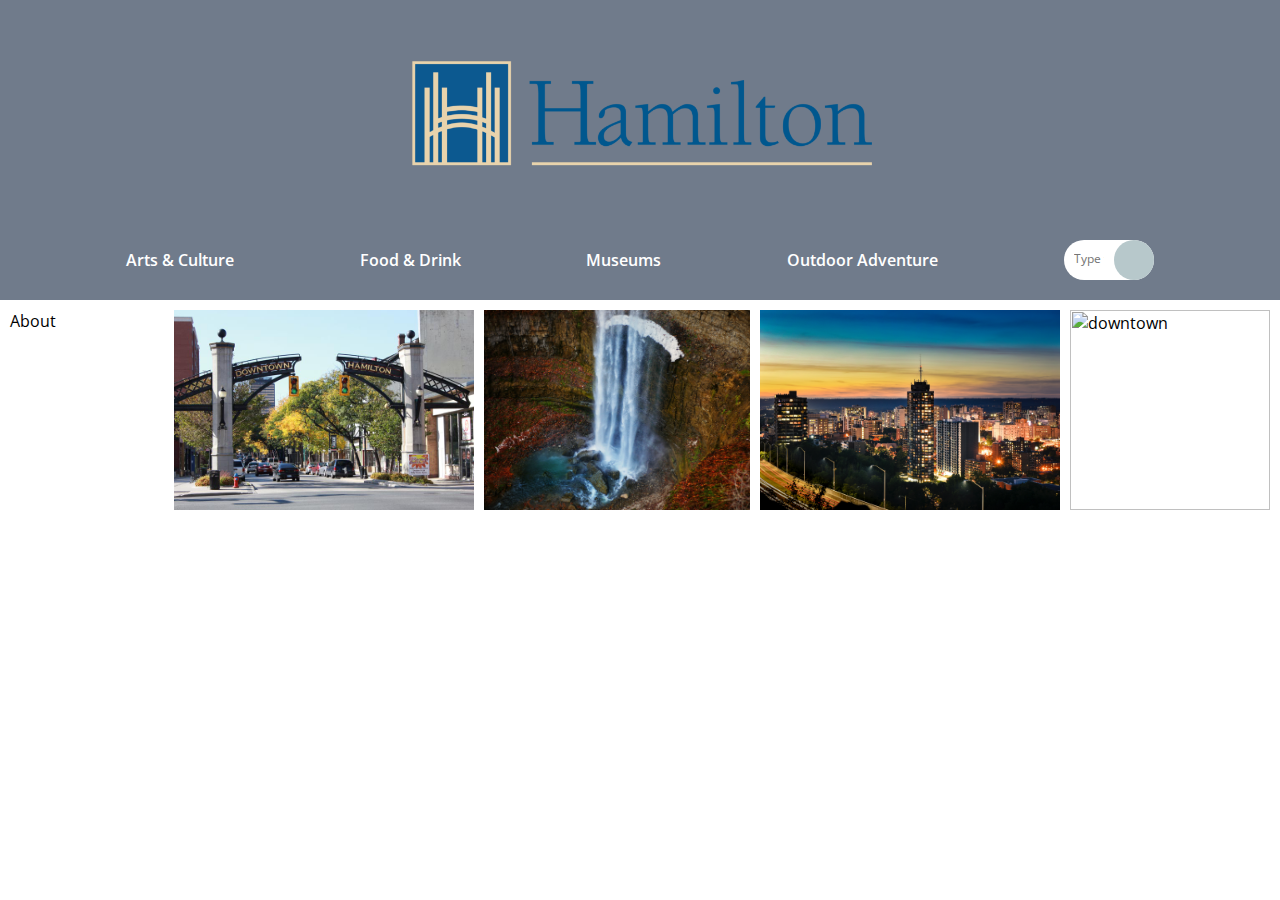
==== index.html @ 7048f778 "new project_interactive media" ====
<html lang="en">

<head>
    <meta charset="UTF-8">
    <meta name="viewport" content="width=device-width, initial-scale=1.0">
    <link rel="stylesheet" href="styles.css">
    <script src="https://kit.fontawesome.com/fd6613eb04.js" crossorigin="anonymous"></script>
    <link href="https://fonts.googleapis.com/css2?family=Open+Sans:wght@400;600;700&display=swap" rel="stylesheet">
    <title>City of Hamilton</title>
</head>

<body>
    <header>
        <div class="banner">
            <div id="logo-container"><img class="ham-logo" src="Images/HORIZONTAL-CITY-LOGO-COLOUR-01-1200x418.png"
                    alt="Ham_logo"></div>
            <div class="burger">
                <button><i class="fas fa-bars"></i></button></div>
            <div class="nav">
                <div class="arts-cul">Arts & Culture</div>
                <div class="food-drink">Food & Drink</div>
                <div class="museums"> Museums</div>
                <div class="outdoors">Outdoor Adventure</div>
                <div class="search-box">
                    <input class="search-txt" type="text" placeholder="Type to Search">
                    <a class="search-btn" href="#">
                        <i class="fas fa-search"></i>
                    </a>
                </div>
            </div>
        </div>
    </header>

    <main>
        <div class="main-article">
            <div class="about">About</div>
            <div class="box">
                <img src="Images/Downtown-Hamilton.jpg" alt="downtown">
            </div>
            <div class="box">
                <img src="Images/mohamed-moiz-ahmed-UFkT1jYfMvk-unsplash.jpg" alt="downtown">
            </div>
            <div class="box">
                <img src="Images/vivek-trivedi-cHjfZs5_0b8-unsplash.jpg" alt="downtown">
            </div>
            <div class="box">
                <img src="Images/white-rainforest-Yizp3xJopl8-unsplash.jpg" alt="downtown">
            </div>
            <div class="box"></div>
            <div class="box"></div>

        </div>



    </main>

</body>

</html>
---- styles.css ----
body,
html {
  margin: 0;
  padding: 0;
}

* {
  margin: 0;
  padding: 0;
  box-sizing: border-box;
  outline: none;
  font-family: "Open Sans", sans-serif;
}

button {
  border: none;
  background: none;
  color: white;
  cursor: pointer;
  font-size: 1.4rem;
}
button:hover {
  color: #edc6ba;
  transition: all 0.3s ease-in-out;
}
.banner {
  width: 100vw;
  height: 300px;
  background-color: #707b8b;
}

.ham-logo {
  height: 15rem;
  width: auto;
}

.nav {
  display: flex;
  flex-direction: row;
  justify-content: space-evenly;
  align-items: center;
  font-weight: 600;
  color: white;
}

.search-box {
  background: white;
  height: 40px;
  border-radius: 40px;
  padding: 10px;
}

.search-box:hover > .search-txt {
  width: 240px;
  padding: 0 6px;
}

.search-box:hover > .search-btn {
  background: #efe2de;
}

.search-btn {
  color: #707b8b;
  float: right;
  width: 40px;
  height: 40px;
  transform: translate(10px, -10px);
  border-radius: 50%;
  background: #b7c8cb;
  display: flex;
  justify-content: center;
  align-items: center;
  text-decoration: none;
  transition: 0.4s;
}

.search-txt {
  border: none;
  background: none;
  outline: none;
  float: left;
  padding: 0;
  color: #707b8b;
  font-size: 12px;
  transition: 0.4s;
  width: 30px;
}

.burger {
  position: absolute;
  top: 1rem;
  right: 11px;
  color: white;
}

#logo-container {
  display: flex;
  justify-content: center;
}

.nav {
  display: none;
}

.main-article {
  display: grid;
  grid-template-columns: repeat(5, 1fr);
  grid-auto-rows: minmax(100px, auto);
  gap: 10px;
  padding: 10px;
}

.box img {
  height: 200px;
  width: auto;
}

@media screen and (max-width: 480px) {
  .ham-logo {
    width: auto;
    height: 8rem;
  }
  .banner {
    height: 12rem;
  }
}

@media screen and (min-width: 768px) {
  .burger {
    display: none;
  }
  .nav {
    display: flex;
    transition: all 1s;
  }
}
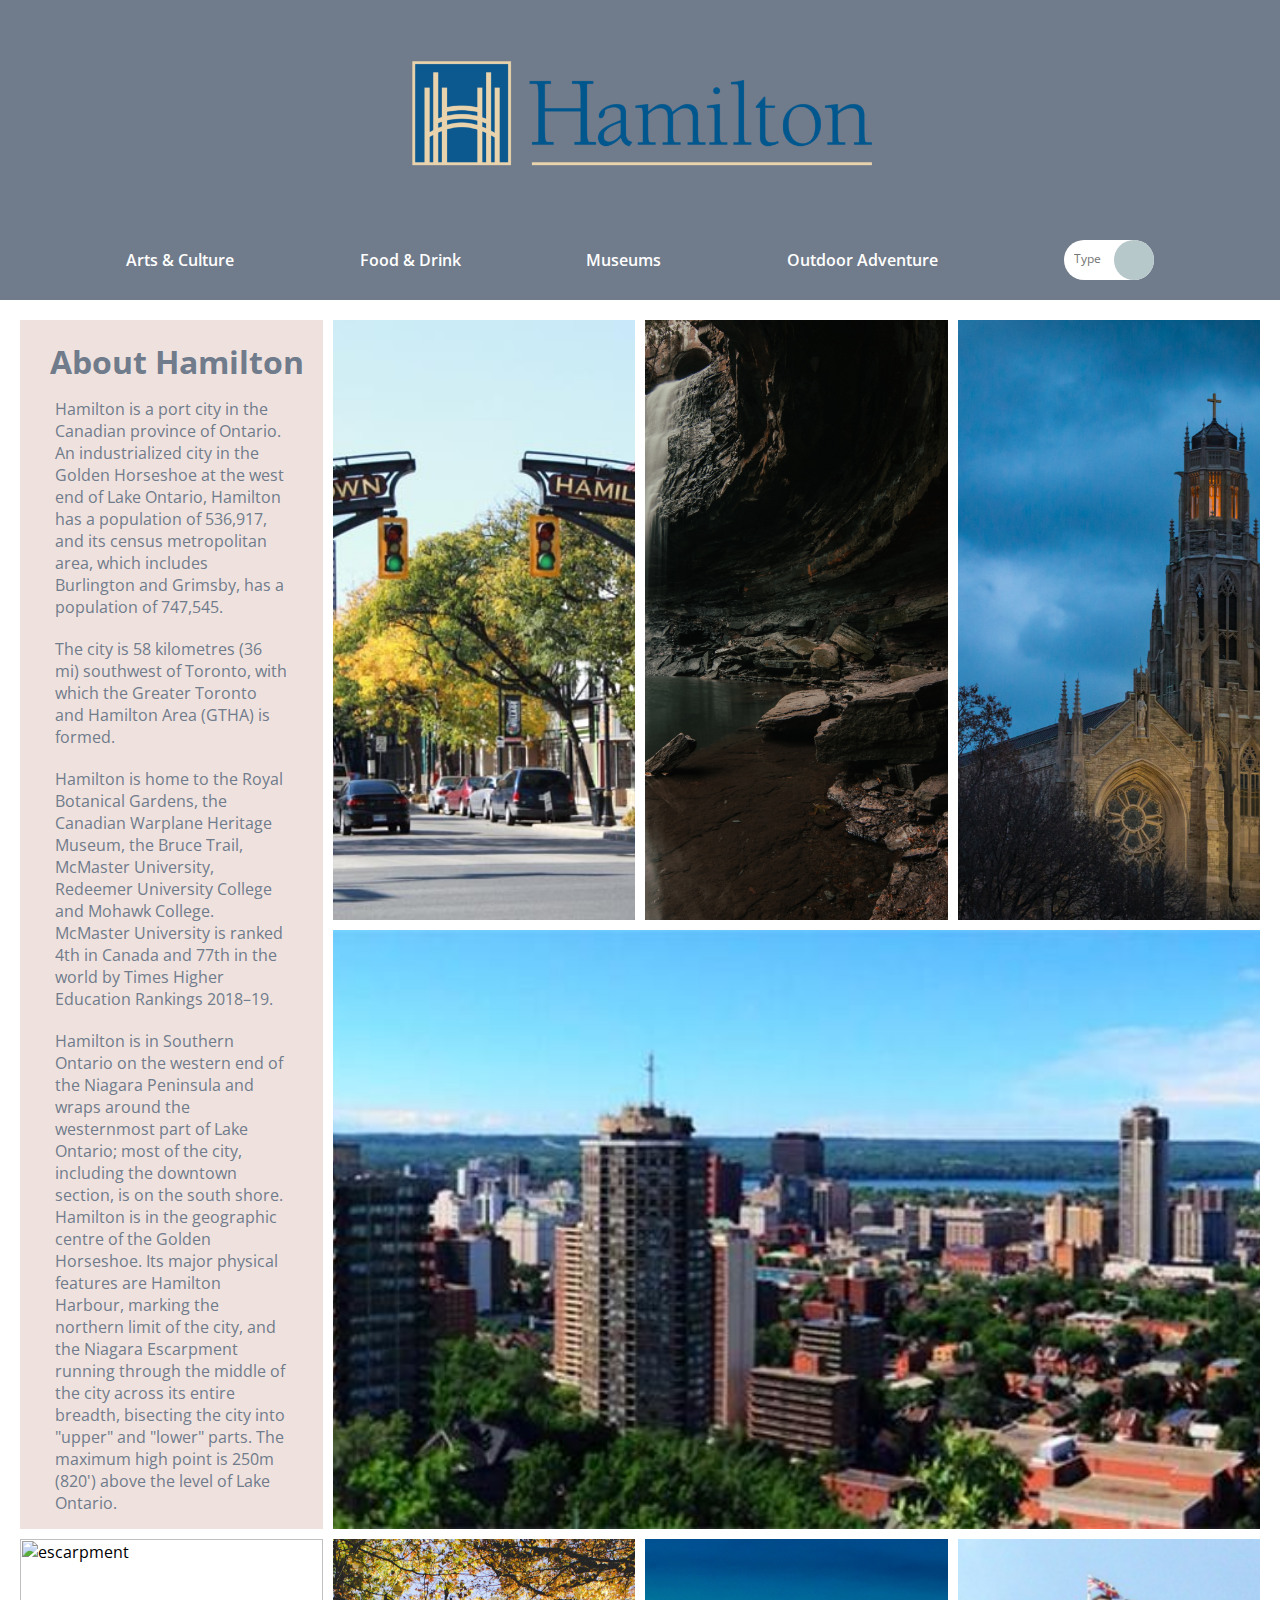
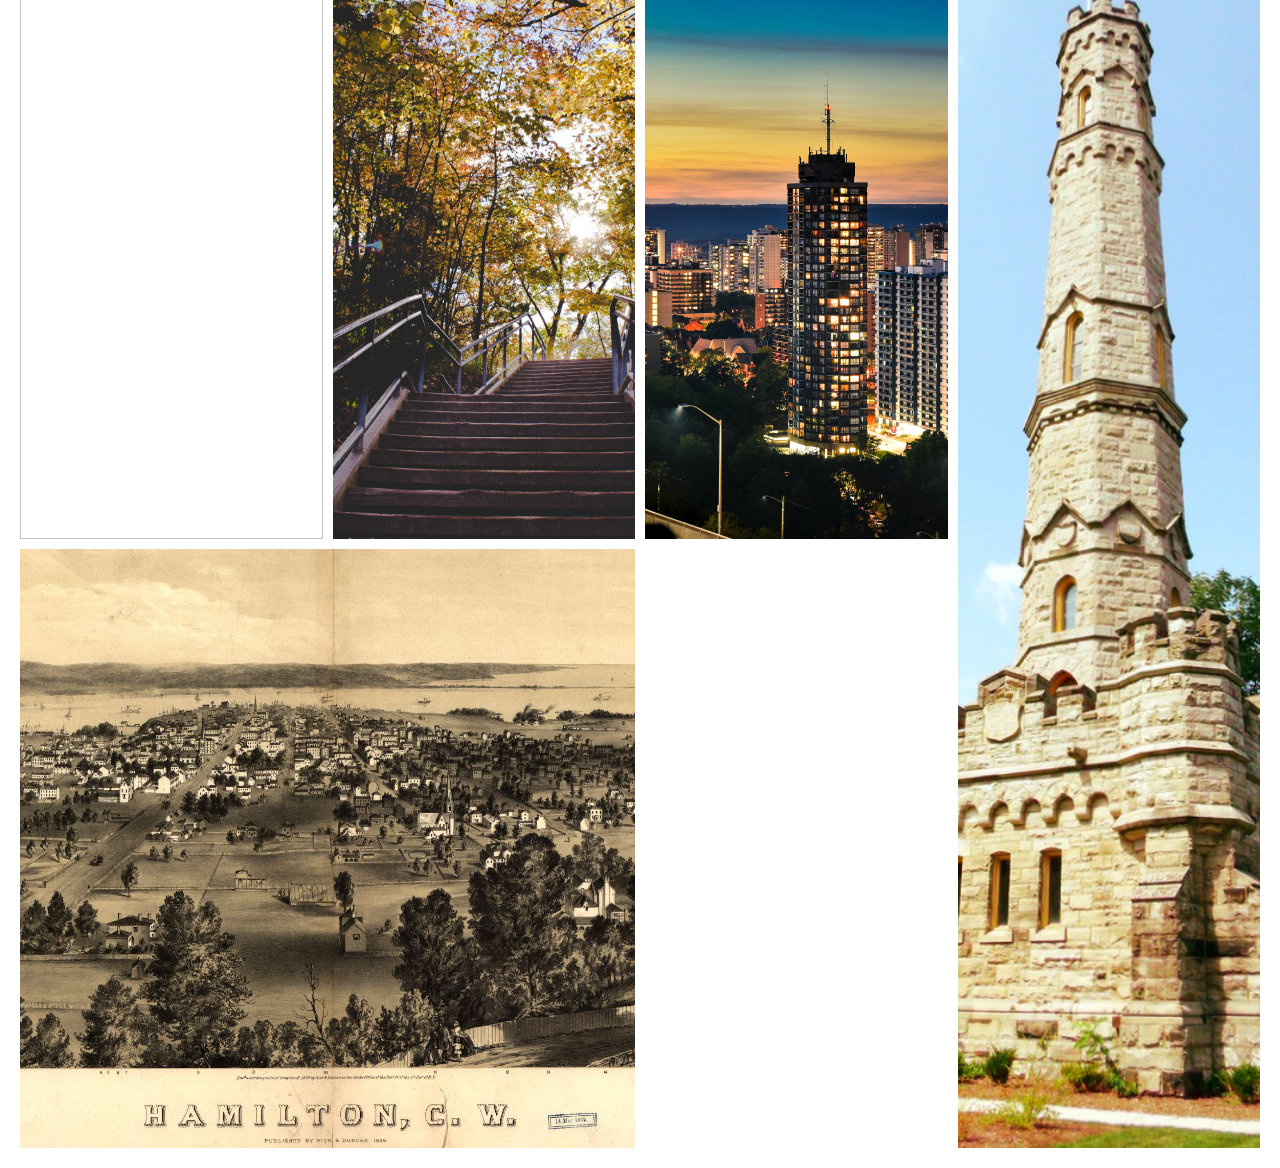
==== commit 889f1b1a: "updated code page 2" ====
--- a/index.html
+++ b/index.html
@@ -12,15 +12,15 @@
 <body>
     <header>
         <div class="banner">
-            <div id="logo-container"><img class="ham-logo" src="Images/HORIZONTAL-CITY-LOGO-COLOUR-01-1200x418.png"
-                    alt="Ham_logo"></div>
+            <div id="logo-container"><a href="index.html"><img class="ham-logo"
+                        src="Images/HORIZONTAL-CITY-LOGO-COLOUR-01-1200x418.png" alt="Ham_logo"></a></div>
             <div class="burger">
                 <button><i class="fas fa-bars"></i></button></div>
             <div class="nav">
-                <div class="arts-cul">Arts & Culture</div>
-                <div class="food-drink">Food & Drink</div>
-                <div class="museums"> Museums</div>
-                <div class="outdoors">Outdoor Adventure</div>
+                <div class="arts-cul"><a href="arts.html">Arts & Culture</a></div>
+                <div class="food-drink"><a href="food.html">Food & Drink</a></div>
+                <div class="museums"><a href="museums.html">Museums</a></div>
+                <div class="outdoors"><a href="outdoor.html">Outdoor Adventure</a></div>
                 <div class="search-box">
                     <input class="search-txt" type="text" placeholder="Type to Search">
                     <a class="search-btn" href="#">
@@ -33,23 +33,56 @@
 
     <main>
         <div class="main-article">
-            <div class="about">About</div>
-            <div class="box">
+            <div class="about">
+                <h1 class="ham-info">About Hamilton</h1>
+                <p>Hamilton is a port city in the Canadian province of Ontario. An industrialized city in the Golden
+                    Horseshoe at the west end of Lake Ontario, Hamilton has a population of 536,917, and its census
+                    metropolitan area, which includes Burlington and Grimsby, has a population of 747,545.</p>
+
+                <p>The city is 58 kilometres (36 mi) southwest of Toronto, with which the Greater Toronto and Hamilton
+                    Area (GTHA) is formed.</p>
+
+                <p>Hamilton is home to the Royal Botanical Gardens, the Canadian Warplane Heritage Museum, the Bruce
+                    Trail, McMaster University, Redeemer University College and Mohawk College. McMaster University is
+                    ranked 4th in Canada and 77th in the world by Times Higher Education Rankings 2018–19.</p>
+
+                <p>Hamilton is in Southern Ontario on the western end of the Niagara Peninsula and wraps around the
+                    westernmost part of Lake Ontario; most of the city, including the downtown section, is on the south
+                    shore. Hamilton is in the geographic centre of the Golden Horseshoe. Its major physical features are
+                    Hamilton Harbour, marking the northern limit of the city, and the Niagara Escarpment running through
+                    the middle of the city across its entire breadth, bisecting the city into "upper" and "lower" parts.
+                    The maximum high point is 250m (820') above the level of Lake Ontario.
+                </p>
+            </div>
+            <div class="photo">
                 <img src="Images/Downtown-Hamilton.jpg" alt="downtown">
             </div>
-            <div class="box">
-                <img src="Images/mohamed-moiz-ahmed-UFkT1jYfMvk-unsplash.jpg" alt="downtown">
+            <div class="photo">
+                <img src="Images/waterfall_punchbowl.jpg" alt="waterfall">
             </div>
-            <div class="box">
-                <img src="Images/vivek-trivedi-cHjfZs5_0b8-unsplash.jpg" alt="downtown">
+            <div class="photo">
+                <img src="Images/cathedral.jpg" alt="cathedral">
             </div>
-            <div class="box">
-                <img src="Images/white-rainforest-Yizp3xJopl8-unsplash.jpg" alt="downtown">
+            <div class="photo photo_pano">
+                <img src="Images/glance_communityprofile.jpg" alt="pano">
             </div>
-            <div class="box"></div>
-            <div class="box"></div>
+            <div class="photo">
+                <img src="Images/white-rainforest-Yizp3xJopl8-unsplash.jpg" alt="escarpment">
+            </div>
+            <div class="photo photo_batt">
+                <img src="Images/battlefield.jpg" alt="tower">
+            </div>
+            <div class="photo">
+                <img src="Images/spencer_gorge.jpg" alt="gorge">
+            </div>
+            <div class="photo">
+                <img src="Images/vivek-trivedi-cHjfZs5_0b8-unsplash.jpg" alt="city">
+            </div>
+            <div class="photo photo_old">
+                <img src="Images/Hamilton.County_Wentworth.1859.jpg" alt="oldtown">
+            </div>
+        </div>
 
-        </div>
 
 
 
--- a/styles.css
+++ b/styles.css
@@ -10,6 +10,24 @@
   box-sizing: border-box;
   outline: none;
   font-family: "Open Sans", sans-serif;
+}
+
+p {
+  padding: 5px 35px;
+  margin-bottom: 10px;
+  color: #707b8b;
+}
+
+h1 {
+  padding: 20px 0px 0px 30px;
+  margin-bottom: 10px;
+  color: #707b8b;
+}
+
+h2 {
+  padding: 20px 0px 0px 30px;
+  margin-bottom: 10px;
+  color: #707b8b;
 }
 
 button {
@@ -102,17 +120,85 @@
   display: none;
 }
 
+.nav a {
+  text-decoration: none;
+  color: white;
+}
+
+.a:hover {
+  text-decoration: none;
+  color: #efe2de;
+}
+
+/* .arts-cul a:visited {
+  text-decoration: none;
+  color: #b7c8cb;
+} */
+
 .main-article {
   display: grid;
-  grid-template-columns: repeat(5, 1fr);
-  grid-auto-rows: minmax(100px, auto);
-  gap: 10px;
-  padding: 10px;
-}
-
-.box img {
-  height: 200px;
-  width: auto;
+  grid-template-columns: repeat(4, 1fr);
+  grid-template-rows: repeat(4, 1fr);
+  /* grid-auto-rows: minmax(300px, auto); */
+  gap: 10px 10px;
+  padding: 20px;
+  /* grid-template-areas:
+    "info photo photo photo"
+    "info photo photo photo"
+    "info photo photo photo"; */
+}
+
+.about,
+.art-cul__title {
+  grid-row: 1/3;
+  background-color: #efe2de;
+}
+
+.photo {
+  grid-area: auto;
+  height: 100%;
+  background-size: cover; /* <-- background size */
+  background-position: center; /* <-- background position */
+}
+.photo > img {
+  object-fit: cover;
+  width: 100%;
+  height: 100%;
+  /* height: 300px;
+  width: auto; */
+}
+
+.photo_pano {
+  grid-column: 2/5;
+}
+.photo_old {
+  grid-column: 1/3;
+  grid-row: 4/5;
+}
+
+.photo_batt {
+  grid-column: 4/5;
+  grid-row: 3/5;
+}
+
+.box {
+  grid-area: auto;
+  height: 100%;
+  background-size: cover;
+  background-position: center;
+}
+
+.box > img {
+  object-fit: cover;
+  width: 100%;
+  height: 100%;
+  /* height: 300px;
+  width: auto; */
+}
+
+.box_gal img {
+  object-fit: scale-down;
+  height: 50%;
 }
 
 @media screen and (max-width: 480px) {
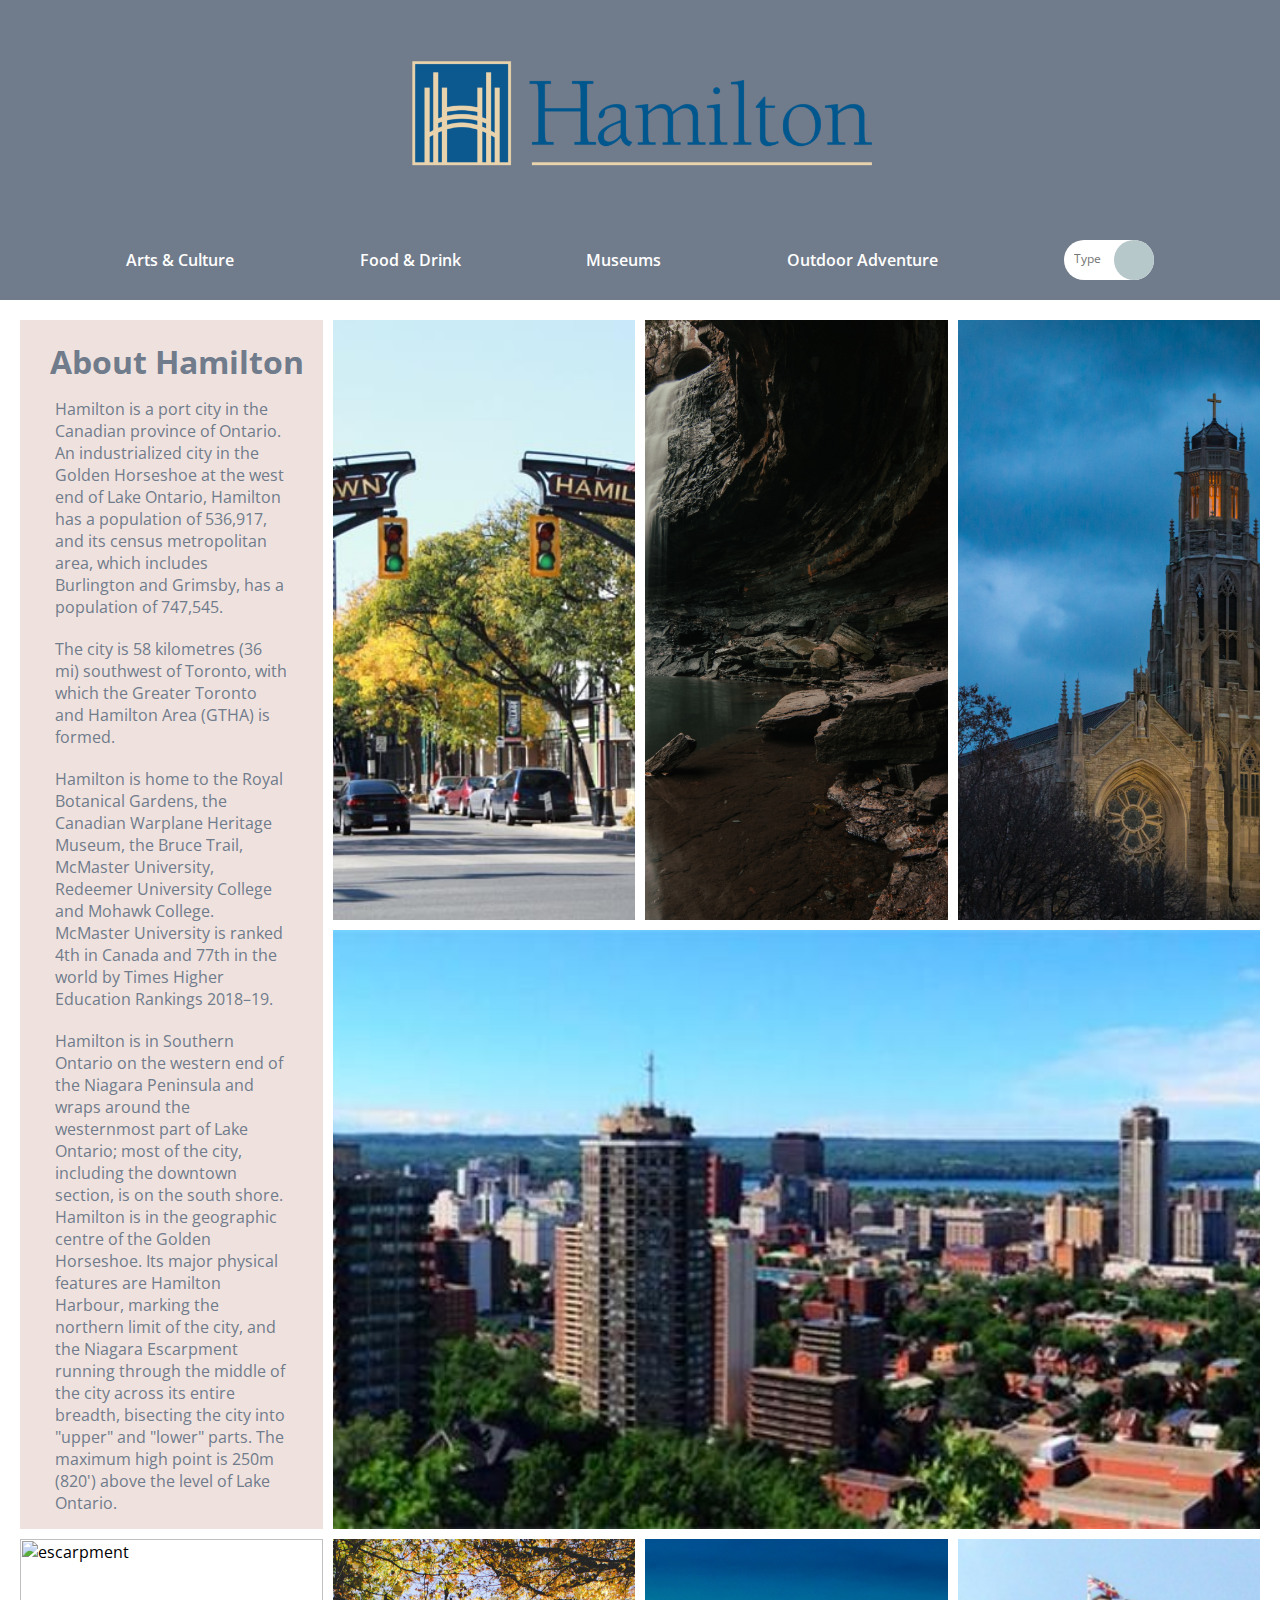
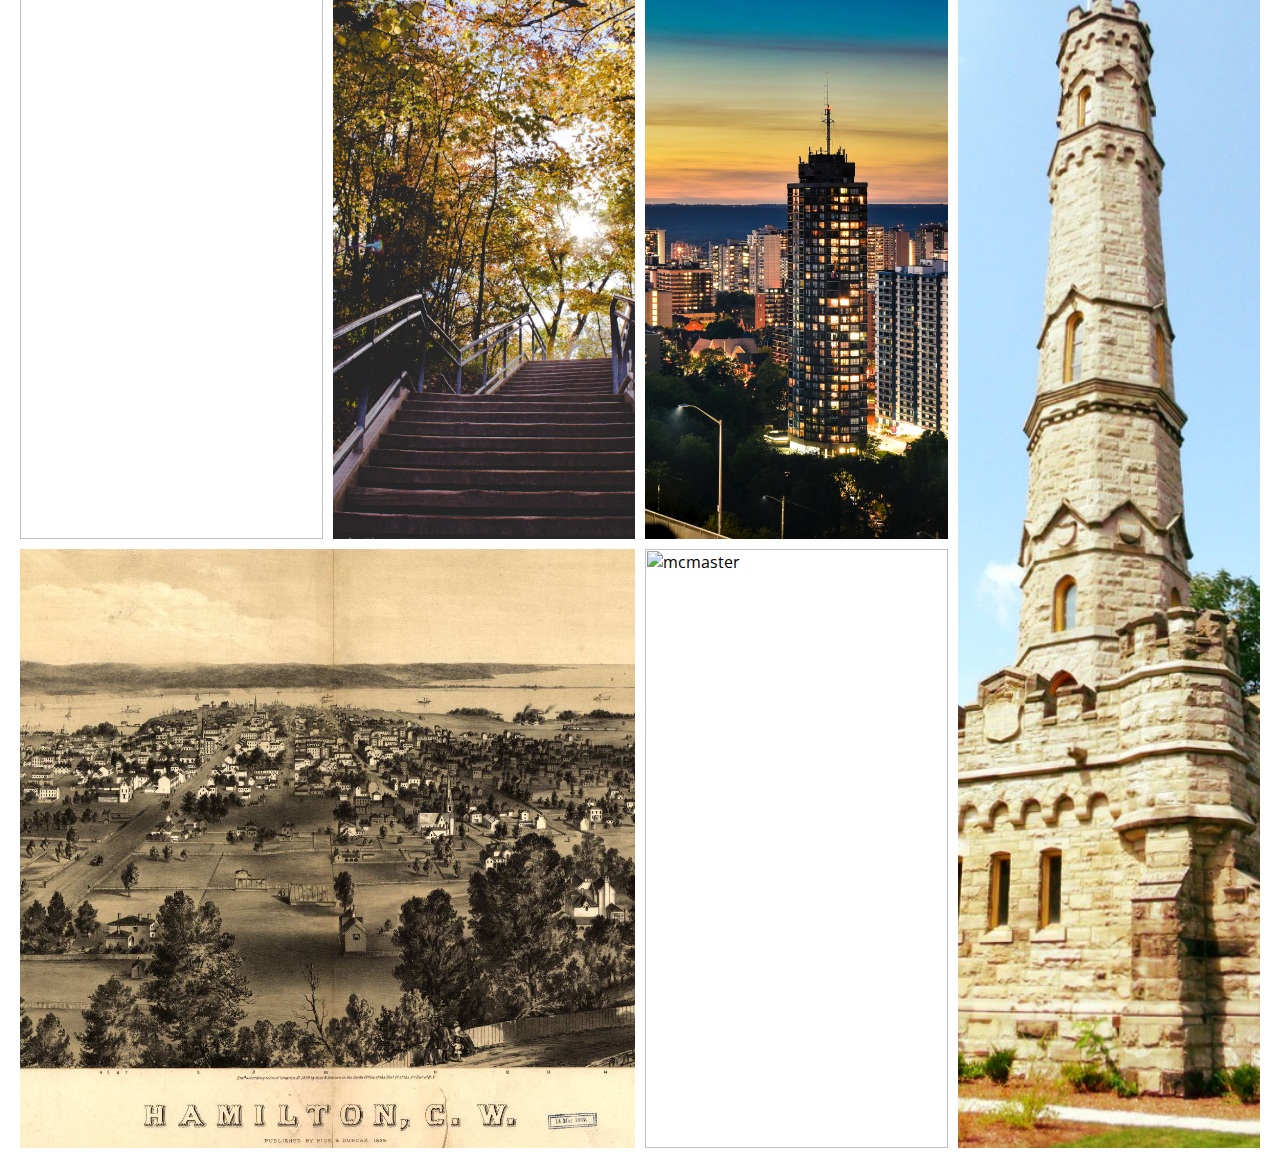
==== commit d90ceab6: "edited page arts" ====
--- a/index.html
+++ b/index.html
@@ -81,6 +81,9 @@
             <div class="photo photo_old">
                 <img src="Images/Hamilton.County_Wentworth.1859.jpg" alt="oldtown">
             </div>
+            <div class="photo">
+                <img src="Images/mac.jpg" alt="mcmaster">
+            </div>
         </div>
 
 
--- a/styles.css
+++ b/styles.css
@@ -128,6 +128,13 @@
 .a:hover {
   text-decoration: none;
   color: #efe2de;
+}
+
+.selector {
+  background: #ffffff;
+  border-radius: 9px;
+  width: 110px;
+  height: 4px;
 }
 
 /* .arts-cul a:visited {
@@ -148,9 +155,21 @@
     "info photo photo photo"; */
 }
 
-.about,
+.main-article__2 {
+  display: grid;
+  grid-template-columns: 24% 19% 19% 19% 19%;
+  grid-auto-rows: minmax(auto, 24%);
+  gap: 10px 10px;
+  padding: 20px;
+}
+
+.about {
+  grid-row: 1/3;
+  background-color: #efe2de;
+}
+
 .art-cul__title {
-  grid-row: 1/3;
+  grid-row: 1/5;
   background-color: #efe2de;
 }
 
@@ -199,6 +218,32 @@
 .box_gal img {
   object-fit: scale-down;
   height: 50%;
+}
+.box_gal {
+  grid-column: 5/6;
+  grid-row: 1/2;
+}
+.box-item__1 {
+  grid-column: 2/3;
+  grid-row: 2/3;
+}
+.box-item__2 {
+  grid-column: 3/4;
+  grid-row: 2/3;
+}
+
+.box-item__5 {
+  grid-column: 5/6;
+  grid-row: 3/5;
+}
+
+.box-item__6 {
+  grid-column: 2/3;
+  grid-row: 3/4;
+}
+.box-item__7 {
+  grid-column: 3/4;
+  grid-row: 3/4;
 }
 
 @media screen and (max-width: 480px) {
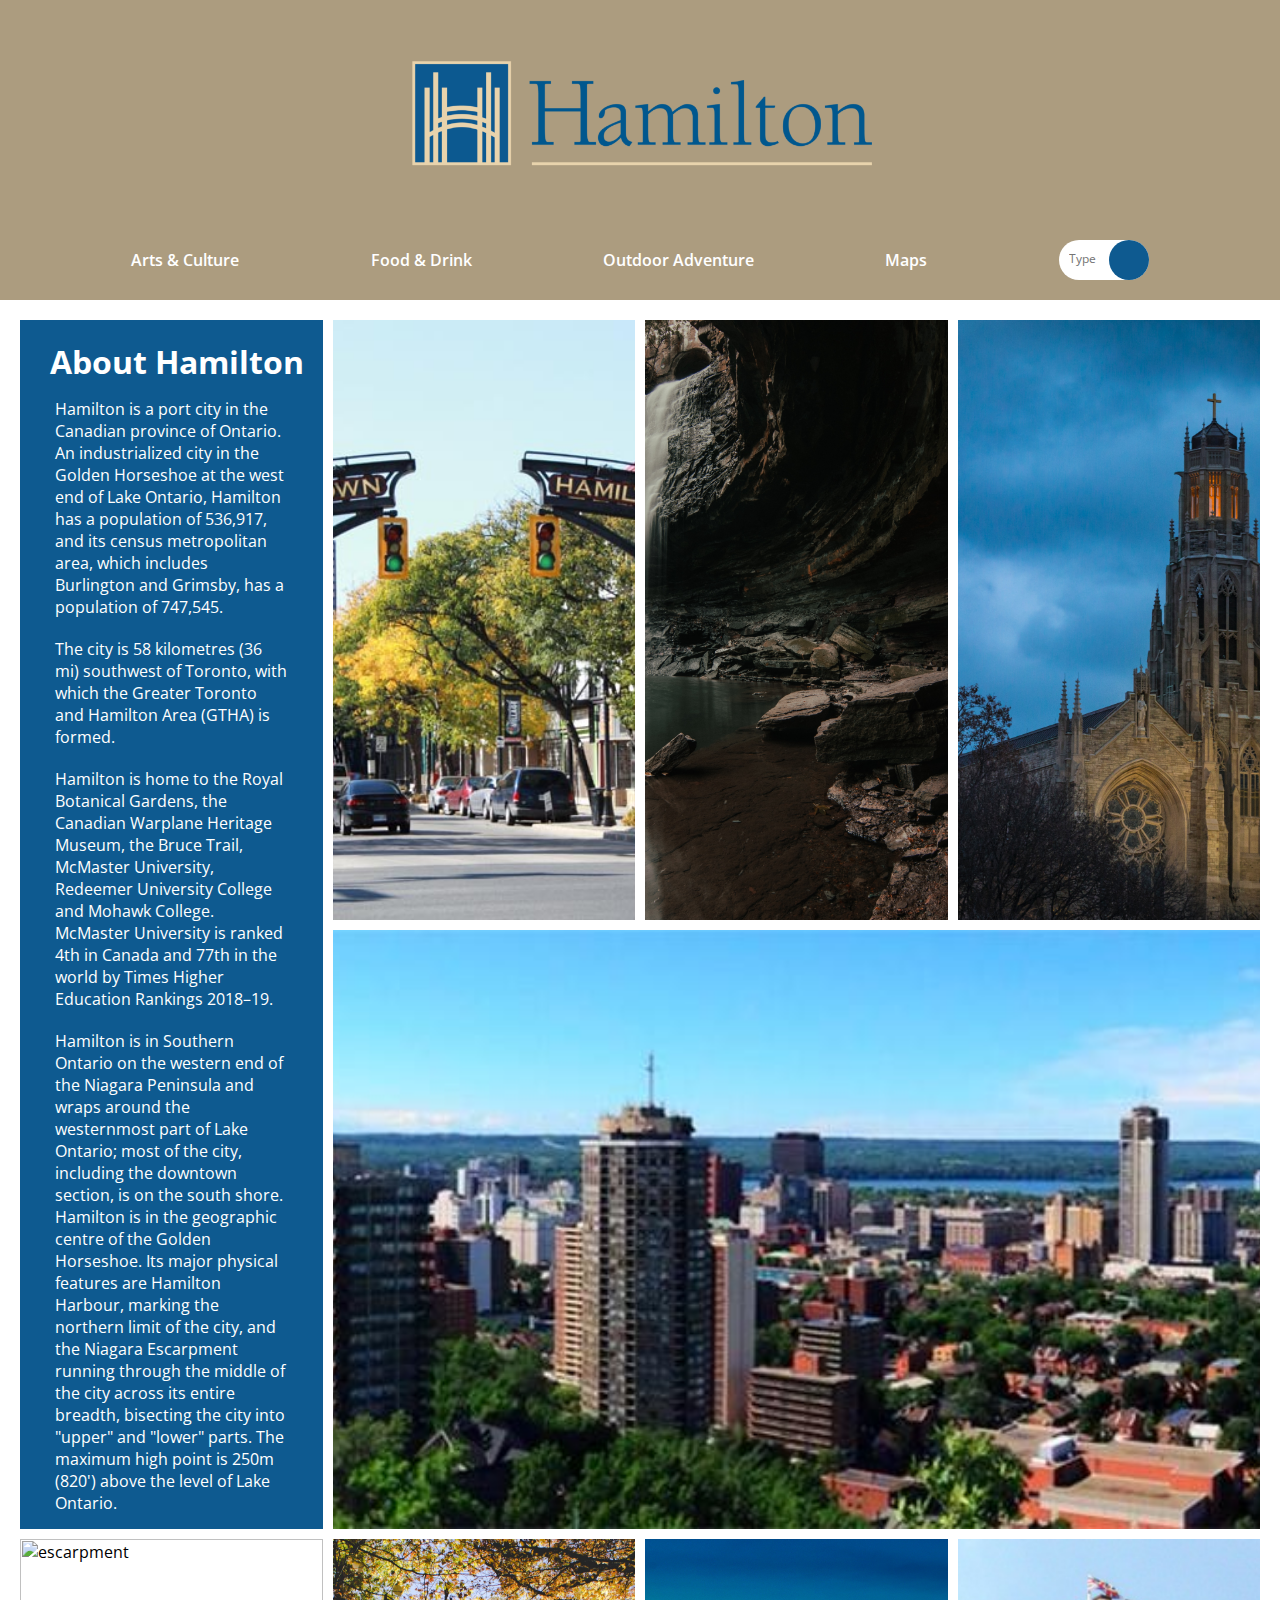
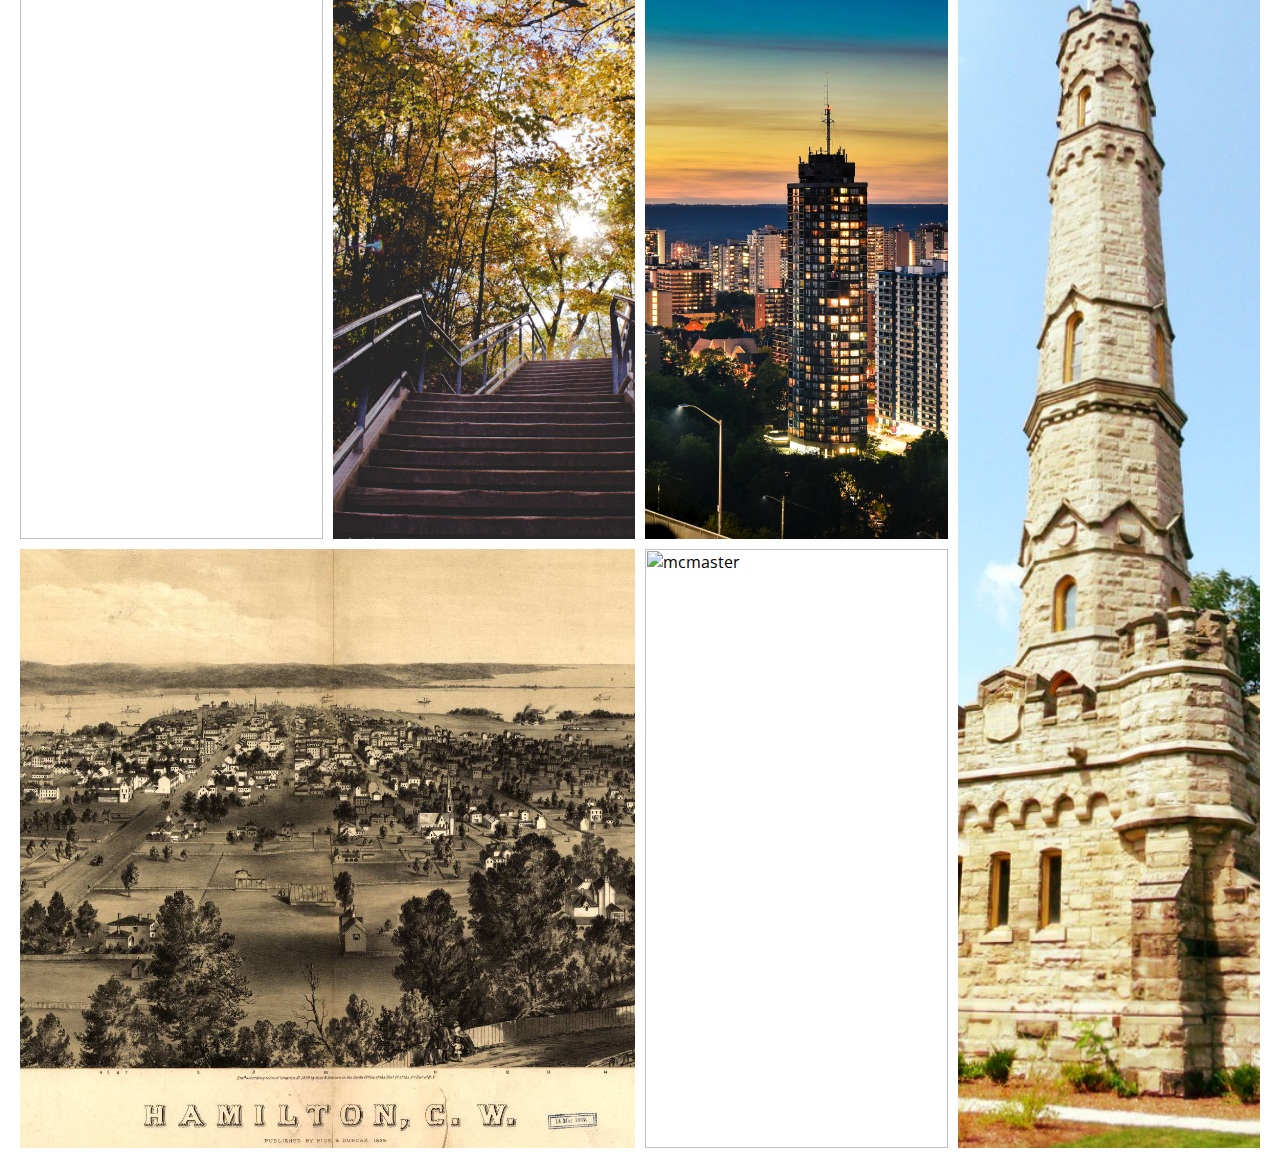
==== commit f54b4e87: "fixed pages and colour" ====
--- a/index.html
+++ b/index.html
@@ -19,8 +19,8 @@
             <div class="nav">
                 <div class="arts-cul"><a href="arts.html">Arts & Culture</a></div>
                 <div class="food-drink"><a href="food.html">Food & Drink</a></div>
-                <div class="museums"><a href="museums.html">Museums</a></div>
                 <div class="outdoors"><a href="outdoor.html">Outdoor Adventure</a></div>
+                <div class="maps"><a href="maps.html">Maps</a></div>
                 <div class="search-box">
                     <input class="search-txt" type="text" placeholder="Type to Search">
                     <a class="search-btn" href="#">
--- a/styles.css
+++ b/styles.css
@@ -1,3 +1,5 @@
+/* Main Items */
+
 body,
 html {
   margin: 0;
@@ -12,24 +14,42 @@
   font-family: "Open Sans", sans-serif;
 }
 
+.about p {
+  padding: 5px 35px;
+  margin-bottom: 10px;
+  color: white;
+}
+
+.art-cul__title p {
+  color: white;
+}
+
 p {
   padding: 5px 35px;
   margin-bottom: 10px;
-  color: #707b8b;
+  color: #0e5a90;
 }
 
 h1 {
   padding: 20px 0px 0px 30px;
   margin-bottom: 10px;
-  color: #707b8b;
+  color: white;
+}
+
+.box-item__0 h1 {
+  color: #0e5a90;
+}
+
+.box_gal h1 {
+  color: #0e5a90;
 }
 
 h2 {
   padding: 20px 0px 0px 30px;
   margin-bottom: 10px;
-  color: #707b8b;
-}
-
+  color: #0e5a90;
+}
+/* Banner items and nav */
 button {
   border: none;
   background: none;
@@ -38,13 +58,13 @@
   font-size: 1.4rem;
 }
 button:hover {
-  color: #edc6ba;
+  color: #e8d4ab;
   transition: all 0.3s ease-in-out;
 }
 .banner {
   width: 100vw;
   height: 300px;
-  background-color: #707b8b;
+  background-color: #ac9c7f;
 }
 
 .ham-logo {
@@ -84,7 +104,7 @@
   height: 40px;
   transform: translate(10px, -10px);
   border-radius: 50%;
-  background: #b7c8cb;
+  background: #0e5a90;
   display: flex;
   justify-content: center;
   align-items: center;
@@ -141,6 +161,8 @@
   text-decoration: none;
   color: #b7c8cb;
 } */
+
+/* Main body sections */
 
 .main-article {
   display: grid;
@@ -165,12 +187,12 @@
 
 .about {
   grid-row: 1/3;
-  background-color: #efe2de;
+  background-color: #0e5a90;
 }
 
 .art-cul__title {
   grid-row: 1/5;
-  background-color: #efe2de;
+  background-color: #0e5a90;
 }
 
 .photo {
@@ -208,19 +230,31 @@
 }
 
 .box > img {
-  object-fit: cover;
-  width: 100%;
-  height: 100%;
-  /* height: 300px;
-  width: auto; */
-}
-
-.box_gal img {
-  object-fit: scale-down;
-  height: 50%;
-}
+  width: 100%;
+  height: 100%;
+  display: block;
+  object-fit: cover;
+}
+
+.gallery_image img {
+  width: 100%;
+  height: 100%;
+  display: block;
+  object-fit: cover;
+}
+.gallery_image {
+  grid-column: 4/6;
+  grid-row: 2/3;
+}
+
+.box-item__5 img {
+  width: 100%;
+  display: block;
+  object-fit: cover;
+}
+
 .box_gal {
-  grid-column: 5/6;
+  grid-column: 4/6;
   grid-row: 1/2;
 }
 .box-item__1 {
@@ -232,9 +266,19 @@
   grid-row: 2/3;
 }
 
+.box-item__3 {
+  grid-column: 2/3;
+  grid-row: 4/5;
+}
+
+.box-item__4 {
+  grid-column: 3/4;
+  grid-row: 4/5;
+}
+
 .box-item__5 {
-  grid-column: 5/6;
-  grid-row: 3/5;
+  grid-column: 4/6;
+  grid-row: 4/5;
 }
 
 .box-item__6 {
@@ -245,6 +289,383 @@
   grid-column: 3/4;
   grid-row: 3/4;
 }
+
+.box-item__8 {
+  grid-column: 2/3;
+  grid-row: 5/6;
+}
+
+.box-item__9 {
+  grid-column: 3/4;
+  grid-row: 5/6;
+}
+
+.box-item__10 {
+  grid-column: 4/6;
+  grid-row: 3/4;
+}
+
+.box-item__11 {
+  grid-column: 4/6;
+  grid-row: 5/6;
+}
+
+/* Food Page  */
+
+.main-article__3 {
+  display: grid;
+  /* grid-template-columns: repeat(auto-fit, minmax(300px, 1fr)); */
+  /* grid-auto-rows: minmax(auto, 24%); */
+  grid-template-columns: repeat(auto-fill, minmax(250px, 1fr));
+  grid-auto-rows: minmax(100px, auto);
+  gap: 10px 10px;
+  padding: 20px;
+}
+
+.selector_food {
+  background: #ffffff;
+  border-radius: 9px;
+  width: 105px;
+  height: 4px;
+}
+
+.about_food {
+  grid-column: 1/2;
+  grid-row: 1/2;
+  background-color: #0e5a90;
+}
+
+.about_food p {
+  color: white;
+}
+/* .food_box:nth-child(odd) {
+  background-color: #0e5a90;
+} */
+
+/* .food_box:nth-child(even) {
+  background-color: #e66b6d;
+} */
+
+.food_box__1 {
+  grid-row: 1/2;
+  grid-column: 2/3;
+}
+.food_box__2 {
+  grid-row: 1/2;
+  grid-column: 3/7;
+}
+
+.food_box__2 img {
+  object-fit: cover;
+  width: 100%;
+  height: 100%;
+}
+
+.food_box__3 {
+  grid-row: 2/3;
+  grid-column: 1/3;
+}
+
+.food_box__3 img {
+  object-fit: cover;
+  width: 100%;
+  height: 100%;
+}
+
+.food_box__4 {
+  grid-row: 2/3;
+  grid-column: 3/5;
+}
+
+.food_box__5 {
+  grid-row: 2/3;
+  grid-column: 5/7;
+}
+
+.food_box__5 p {
+  padding-top: 68px;
+}
+
+.food_box__6 {
+  grid-row: 3/4;
+  grid-column: 3/5;
+}
+
+.food_box__7 {
+  grid-row: 3/4;
+  grid-column: 1/3;
+}
+
+.food_box__8 {
+  grid-row: 3/4;
+  grid-column: 5/7;
+}
+
+.food_box__9 {
+  grid-row: 4/5;
+  grid-column: 3/5;
+}
+
+.food_box__9 img {
+  object-fit: cover;
+  width: 100%;
+  height: 100%;
+}
+
+.food_box__10 {
+  grid-row: 4/5;
+  grid-column: 1/3;
+}
+
+.food_box__10 img {
+  object-fit: cover;
+  width: 100%;
+  /* height: 100%; */
+}
+
+.food_box__11 {
+  grid-row: 4/5;
+  grid-column: 5/7;
+}
+
+.food_box__11 img {
+  object-fit: cover;
+  width: 100%;
+  height: 100%;
+}
+
+.food_box__12 {
+  grid-row: 5/6;
+  grid-column: 1/3;
+}
+
+.food_box__13 {
+  grid-row: 5/6;
+  grid-column: 3/5;
+}
+
+.food_box__14 {
+  grid-row: 5/6;
+  grid-column: 5/7;
+}
+
+.food_box__15 {
+  grid-row: 6/7;
+  grid-column: 1/3;
+}
+
+.food_box__15 img {
+  object-fit: cover;
+  width: 100%;
+  /* height: 100%; */
+}
+
+.food_box__16 {
+  grid-row: 6/7;
+  grid-column: 3/5;
+}
+
+.food_box__16 img {
+  object-fit: cover;
+  width: 100%;
+  height: 100%;
+}
+
+.food_box__17 {
+  grid-row: 6/7;
+  grid-column: 5/7;
+}
+
+.food_box__17 img {
+  object-fit: cover;
+  width: 100%;
+  height: 100%;
+}
+
+/* Outdoor Adventure */
+
+.selector_outdoor {
+  background: #ffffff;
+  border-radius: 9px;
+  width: 152px;
+  height: 4px;
+}
+
+.main-article__4 {
+  display: grid;
+  /* grid-auto-columns: repeat(5, 1fr); */
+  /* grid-template-columns: repeat(auto-fill, minmax(250px, 1fr)); */
+  /* grid-auto-rows: minmax(200px, auto); */
+  grid-template-rows: minmax(100px, auto);
+  grid-template-columns: 25% repeat(3, 1fr);
+  /* grid-template-columns: minmax(auto, 25%) 1fr 3em; */
+  gap: 10px 10px;
+  padding: 20px;
+}
+
+.about_outdoor {
+  grid-column: 1/2;
+  grid-row: 1/2;
+  background-color: #0e5a90;
+}
+
+.about_outdoor p {
+  color: white;
+}
+
+/* .outdoor_box:nth-child(odd) {
+  background-color: #e66b6d;
+}
+
+.outdoor_box:nth-child(even) {
+  background-color: #0e5a90;
+} */
+
+.outdoor_img_1 img {
+  width: 100%;
+  height: 100%;
+  display: block;
+  object-fit: cover;
+}
+
+.outdoor_img_1 {
+  grid-row: 1/2;
+  grid-column: 2/4;
+}
+
+.outdoor_img_2 img {
+  width: 100%;
+  height: 100%;
+  display: block;
+  object-fit: cover;
+}
+
+.outdoor_img_2 {
+  grid-row: 1/2;
+  grid-column: 4/5;
+}
+
+.outdoor_img_3 img {
+  width: 100%;
+  height: 100%;
+  display: block;
+  object-fit: cover;
+}
+
+.outdoor_img_3 {
+  grid-row: 3/4;
+  grid-column: 1/3;
+}
+
+.outdoor_img_4 img {
+  width: 100%;
+  height: 100%;
+  display: block;
+  object-fit: cover;
+}
+
+.outdoor_img_4 {
+  grid-row: 4/5;
+  grid-column: 3/5;
+}
+
+.outdoor_box h1 {
+  color: #e66b6d;
+}
+
+.westfield {
+  grid-row: 4/5;
+  grid-column: 1/2;
+}
+
+.tiffany {
+  grid-row: 3/4;
+  grid-column: 3/4;
+}
+
+.devil {
+  grid-row: 3/4;
+  grid-column: 4/5;
+}
+
+.sassafras {
+  grid-row: 4/5;
+  grid-column: 2/3;
+}
+
+.waterfalls_info {
+  grid-row: 5/6;
+  grid-column: 1/3;
+}
+
+.albion {
+  grid-row: 5/6;
+  grid-column: 3/4;
+}
+
+.albion img {
+  width: 100%;
+  height: 100%;
+  display: block;
+  object-fit: cover;
+}
+
+.tiffany_falls {
+  grid-row: 5/6;
+  grid-column: 4/5;
+}
+
+.tiffany_falls img {
+  width: 100%;
+  height: 100%;
+  display: block;
+  object-fit: cover;
+}
+
+/* Maps Page */
+
+.main-article__5 {
+  display: grid;
+  /* grid-auto-columns: repeat(5, 1fr); */
+  /* grid-template-columns: repeat(auto-fill, minmax(250px, 1fr)); */
+  /* grid-auto-rows: minmax(200px, auto); */
+  grid-template-rows: minmax(100px, auto);
+  grid-template-columns: 25% repeat(2, 1fr);
+  /* grid-template-columns: minmax(auto, 25%) 1fr 3em; */
+  gap: 10px 10px;
+  padding: 20px;
+}
+
+.selector_maps {
+  background: #ffffff;
+  border-radius: 9px;
+  width: 45px;
+  height: 4px;
+}
+
+.about_maps {
+  grid-column: 1/2;
+  grid-row: 1/3;
+  background-color: #0e5a90;
+}
+
+.about_maps p {
+  color: white;
+}
+
+.drink_travels {
+  grid-row: 2/3;
+  grid-column: 2/3;
+}
+/* 
+iframe {
+  width: 100%;
+  height: 100%;
+  display: block;
+  object-fit: cover;
+} */
+
+/* Media Queries */
 
 @media screen and (max-width: 480px) {
   .ham-logo {
@@ -265,3 +686,8 @@
     transition: all 1s;
   }
 }
+/* 
+@media screen and (min-width: 932px) {
+  .food_box__2 img {
+  }
+} */
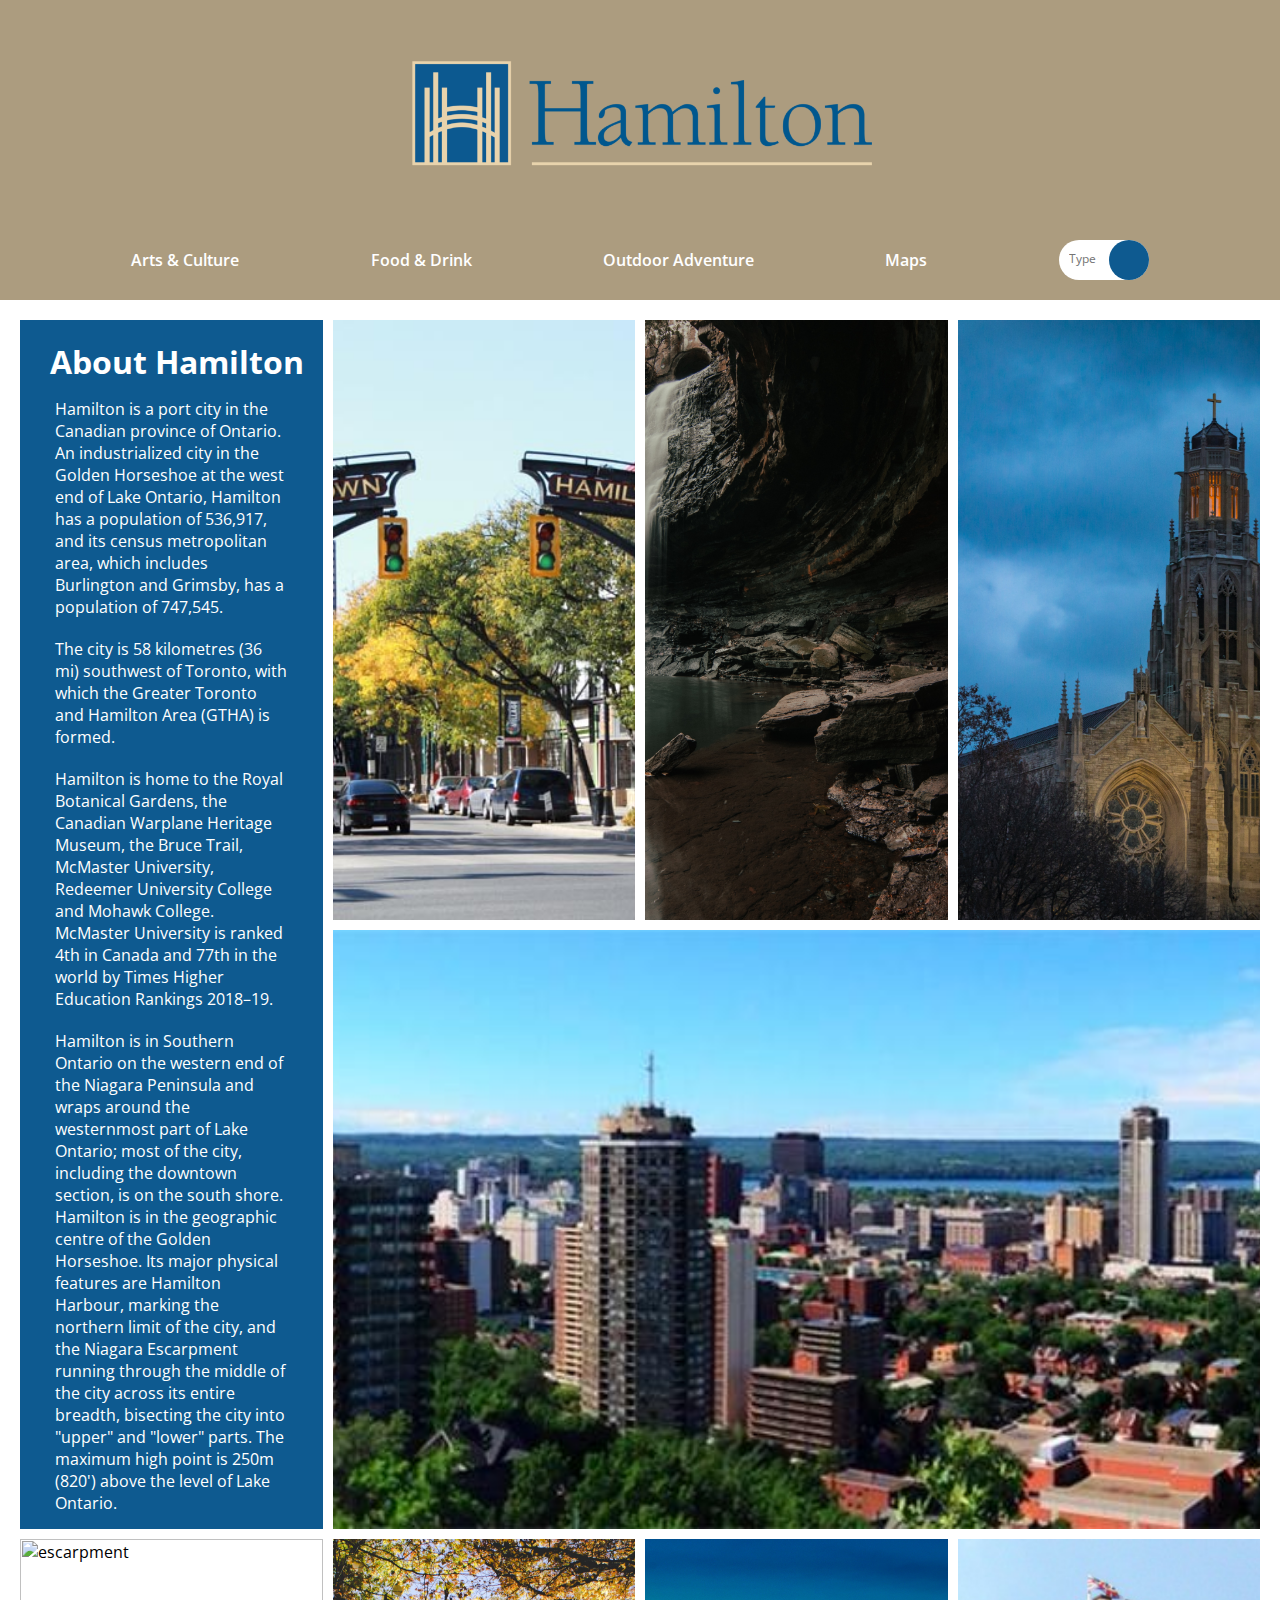
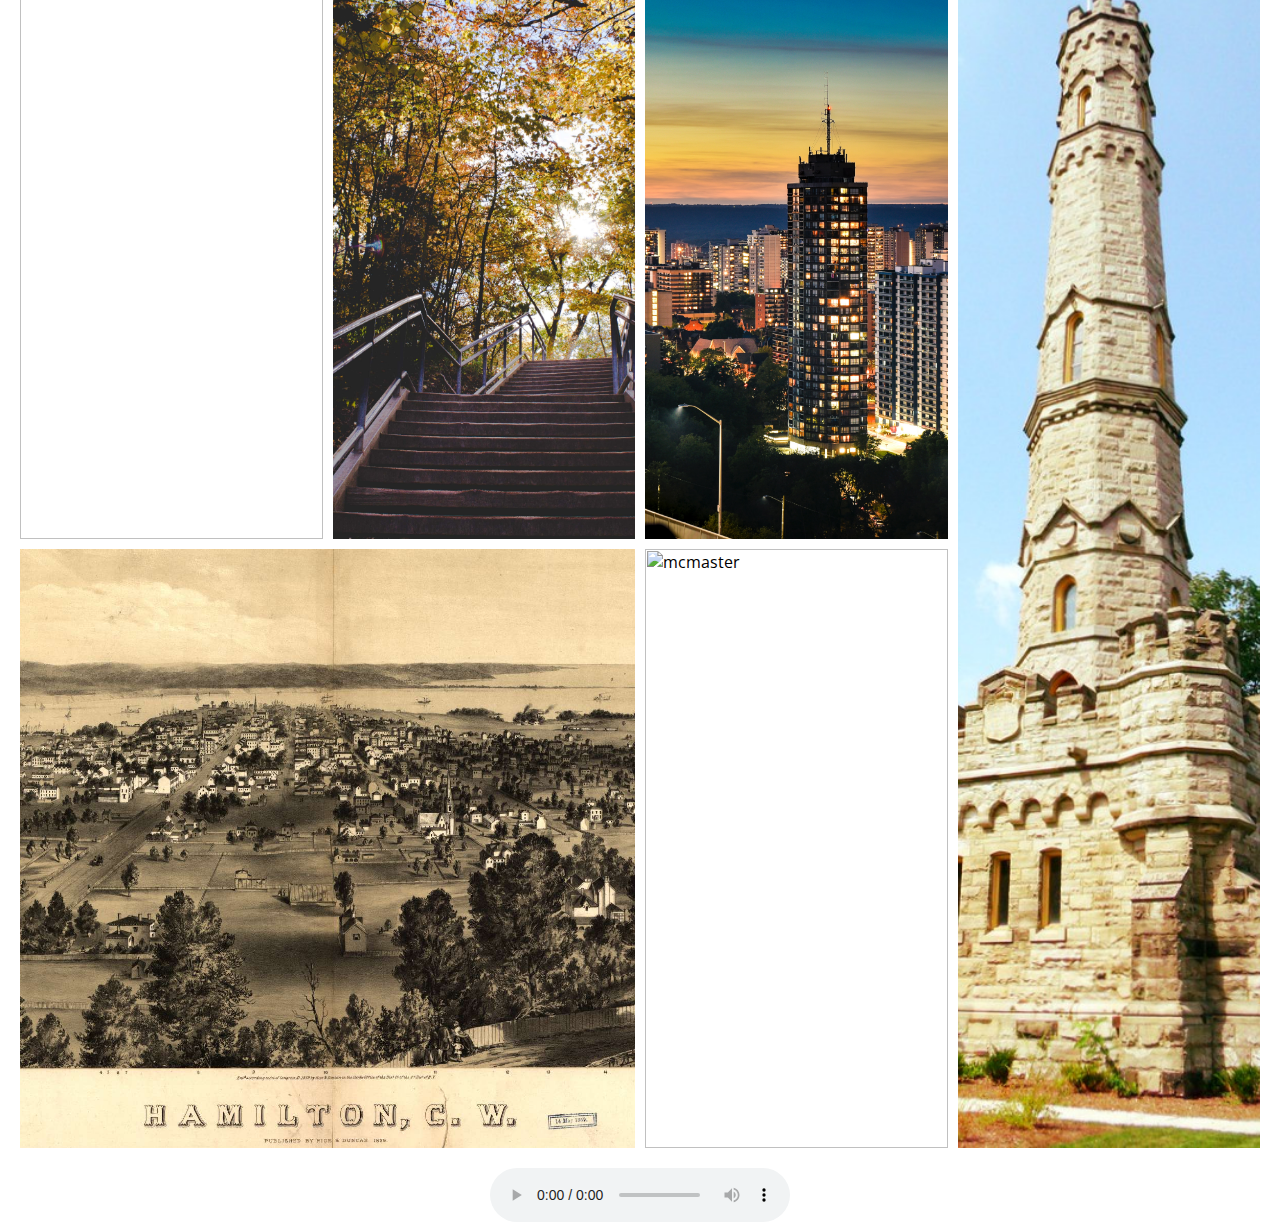
==== commit 2f08a095: "added audio player" ====
--- a/index.html
+++ b/index.html
@@ -12,6 +12,7 @@
 <body>
     <header>
         <div class="banner">
+
             <div id="logo-container"><a href="index.html"><img class="ham-logo"
                         src="Images/HORIZONTAL-CITY-LOGO-COLOUR-01-1200x418.png" alt="Ham_logo"></a></div>
             <div class="burger">
@@ -87,8 +88,10 @@
         </div>
 
 
-
-
+        <div class="audio">
+            <audio controls src="Arkells.mp3">
+            </audio>
+        </div>
     </main>
 
 </body>
--- a/styles.css
+++ b/styles.css
@@ -65,6 +65,13 @@
   width: 100vw;
   height: 300px;
   background-color: #ac9c7f;
+}
+
+.audio {
+  display: flex;
+  flex-direction: row;
+  justify-content: center;
+  color: #0e5a90;
 }
 
 .ham-logo {
